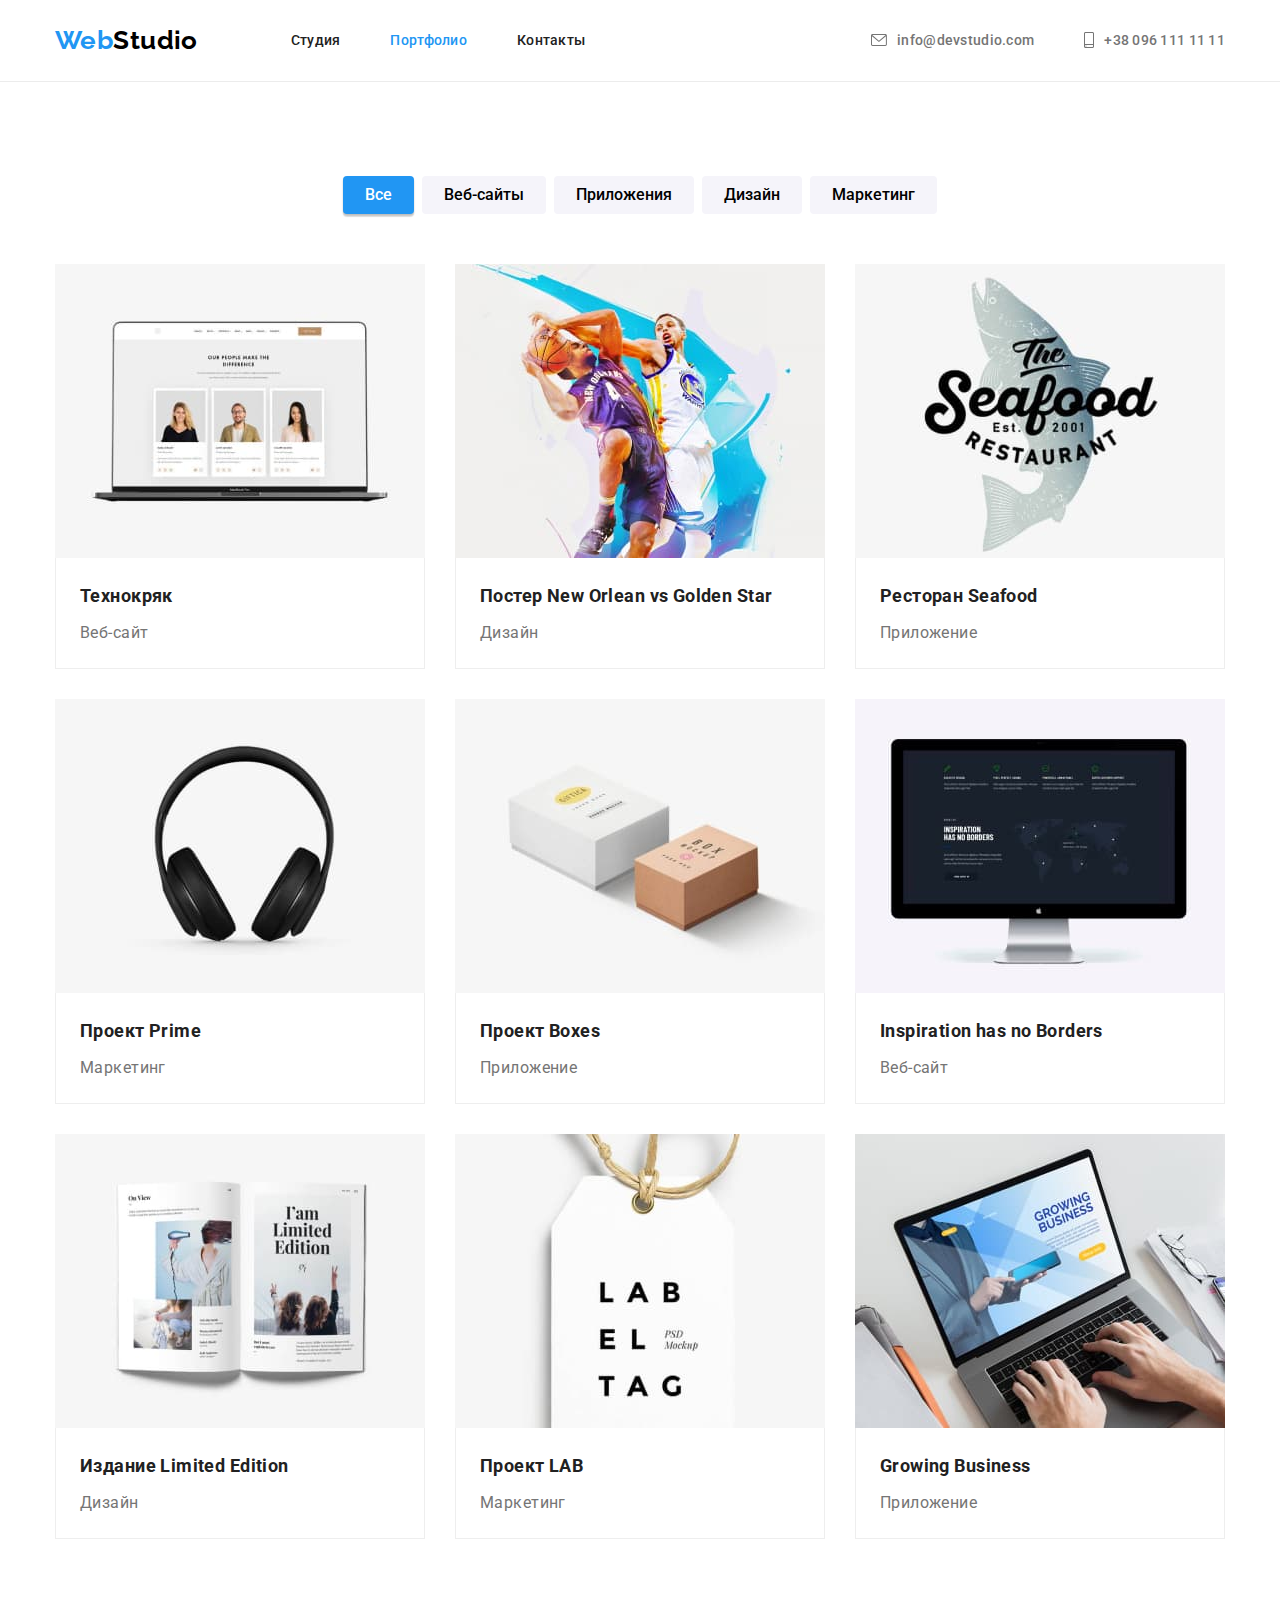
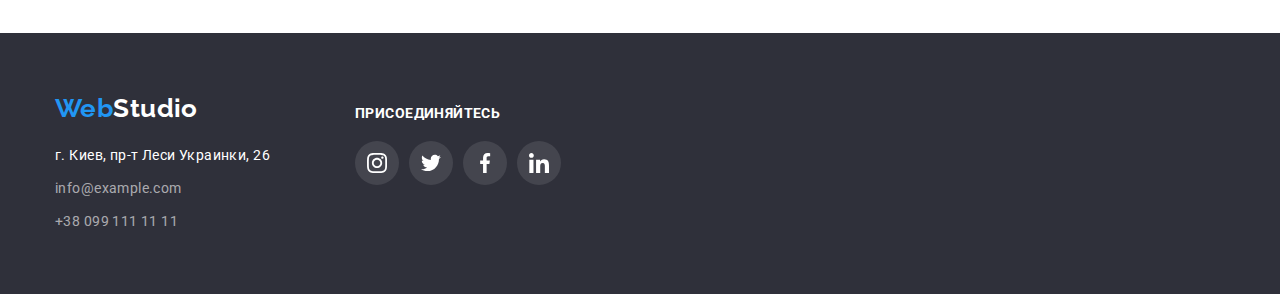
==== portfolio.html @ afebb815 "HW4 files" ====
<!DOCTYPE html>
<html lang="en">
  <head>
    <meta charset="UTF-8" />
    <meta http-equiv="X-UA-Compatible" content="IE=edge" />
    <meta name="viewport" content="width=device-width, initial-scale=1.0" />
    <title>Портфолио</title>
    <link
      href="https://fonts.googleapis.com/css2?family=Raleway:wght@700&family=Roboto:wght@400;500;700;900&display=swap"
      rel="stylesheet"
    />
    <link
      rel="stylesheet"
      href="https://cdnjs.cloudflare.com/ajax/libs/modern-normalize/1.0.0/modern-normalize.min.css"
    />
    <link rel="stylesheet" href="./css/styles.css" />
  </head>
  <body>
    <!-- Верхняя линия -->
    <header class="upper-line">
      <div class="container flex">
        <a class="link brand" href="./index.html">
          <span class="brand-color-one">Web</span><span class="brand-color-two">Studio</span>
        </a>
        <nav class="nav-links">
          <ul class="list-box">
            <li class="list"><a class="link" href="./index.html">Студия</a></li>
            <li class="list"><a class="link active" href="./portfolio.html">Портфолио</a></li>
            <li class="list"><a class="link" href="#">Контакты</a></li>
          </ul>
        </nav>
        <ul class="list-box">
          <li class="list email">
            <a class="link flex" href="mailto:info@devstudio.com">
              <svg class="email-icon" width="16px" height="12px">
                <use href="./images/icons.svg#email"></use>
              </svg>
              info@devstudio.com</a
            >
          </li>

          <li class="list phone">
            <a class="link flex" href="tel:+380961111111">
              <svg class="phone-icon" width="10px" height="16px">
                <use href="./images/icons.svg#phone"></use>
              </svg>
              +38 096 111 11 11</a
            >
          </li>
        </ul>
      </div>
    </header>

    <main class="main-content">
      <section class="portfolio section">
        <div class="container flex col">
          <h1 class="hero-title hidden">Наши портфолио</h1>
          <ul class="list-box filters">
            <li class="list"><button class="btn btn-active" type="button">Все</button></li>
            <li class="list"><button class="btn" type="button">Веб-сайты</button></li>
            <li class="list"><button class="btn" type="button">Приложения</button></li>
            <li class="list"><button class="btn" type="button">Дизайн</button></li>
            <li class="list"><button class="btn" type="button">Маркетинг</button></li>
          </ul>

          <ul class="list-box portfolio-cards">
            <li class="list">
              <a href="#" class="link">
                <img
                  src="./images/tehno.jpg"
                  width="370"
                  height="294"
                  alt="Внешний вид веб сайта"
                />
                <div class="portfolio-card">
                  <h3 class="title">Технокряк</h3>
                  <p class="type">Веб-сайт</p>
                </div>
              </a>
            </li>

            <li class="list">
              <a href="#" class="link">
                <img
                  src="./images/poster.jpg"
                  width="370"
                  height="294"
                  alt="Постер с баскетболистами"
                />
                <div class="portfolio-card">
                  <h3 class="title">Постер New Orlean vs Golden Star</h3>
                  <p class="type">Дизайн</p>
                </div>
              </a>
            </li>

            <li class="list">
              <a href="#" class="link">
                <img
                  src="./images/restaurant.jpg"
                  width="370"
                  height="294"
                  alt="Ємблема ресторана"
                />
                <div class="portfolio-card">
                  <h3 class="title">Ресторан Seafood</h3>
                  <p class="type">Приложение</p>
                </div>
              </a>
            </li>

            <li class="list">
              <a href="#" class="link">
                <img
                  src="./images/prime.jpg"
                  width="370"
                  height="294"
                  alt="Изображение с Наушниками"
                />
                <div class="portfolio-card">
                  <h3 class="title">Проект Prime</h3>
                  <p class="type">Маркетинг</p>
                </div>
              </a>
            </li>

            <li class="list">
              <a href="#" class="link">
                <img
                  src="./images/boxes.jpg"
                  width="370"
                  height="294"
                  alt="Изображение с коробками"
                />
                <div class="portfolio-card">
                  <h3 class="title">Проект Boxes</h3>
                  <p class="type">Приложение</p>
                </div>
              </a>
            </li>

            <li class="list">
              <a href="#" class="link">
                <img
                  src="./images/Inspiration.jpg"
                  width="370"
                  height="294"
                  alt="Внешний вид веб сайта"
                />
                <div class="portfolio-card">
                  <h3 class="title">Inspiration has no Borders</h3>
                  <p class="type">Веб-сайт</p>
                </div>
              </a>
            </li>

            <li class="list">
              <a href="#" class="link">
                <img
                  src="./images/edition.jpg"
                  width="370"
                  height="294"
                  alt="Изображение журнала"
                />
                <div class="portfolio-card">
                  <h3 class="title">Издание Limited Edition</h3>
                  <p class="type">Дизайн</p>
                </div>
              </a>
            </li>

            <li class="list">
              <a href="#" class="link">
                <img src="./images/lab.jpg" width="370" height="294" alt="Эмблема проэкта" />
                <div class="portfolio-card">
                  <h3 class="title">Проект LAB</h3>
                  <p class="type">Маркетинг</p>
                </div>
              </a>
            </li>

            <li class="list">
              <a href="#" class="link">
                <img
                  src="./images/business.jpg"
                  width="370"
                  height="294"
                  alt="Ноутбук с приложением"
                />
                <div class="portfolio-card">
                  <h3 class="title">Growing Business</h3>
                  <p class="type">Приложение</p>
                </div>
              </a>
            </li>
          </ul>
        </div>
      </section>
    </main>

    <!-- Футер -->
    <footer class="footer">
      <div class="container footer-align">
        <div>
          <div class="brand">
            <a class="link" href="./index.html">
              <span class="brand-color-one">Web</span><span class="brand-color-two">Studio</span>
            </a>
          </div>
          <address class="address">
            <p class="footer-address">г. Киев, пр-т Леси Украинки, 26</p>
            <ul class="list-box col">
              <li class="list">
                <a class="link" href="mailto:info@example.com">info@example.com</a>
              </li>

              <li class="list"><a class="link" href="tel:+380991111111">+38 099 111 11 11</a></li>
            </ul>
          </address>
        </div>
        <div class="social-container">
          <h3 class="title">присоединяйтесь</h3>
          <ul class="list-box social-icons">
            <li class="list">
              <a href="#" class="link icon">
                <svg class="social-icon" width="20px" height="20px">
                  <use href="./images/icons.svg#instagram"></use>
                </svg>
              </a>
            </li>

            <li class="list">
              <a href="#" class="link icon">
                <svg class="social-icon" width="20px" height="20px">
                  <use href="./images/icons.svg#twitter"></use>
                </svg>
              </a>
            </li>

            <li class="list">
              <a href="#" class="link icon">
                <svg class="social-icon" width="20px" height="20px">
                  <use href="./images/icons.svg#facebook"></use>
                </svg>
              </a>
            </li>

            <li class="list">
              <a href="#" class="link icon">
                <svg class="social-icon" width="20px" height="20px">
                  <use href="./images/icons.svg#linkedin"></use>
                </svg>
              </a>
            </li>
          </ul>
        </div>
      </div>
    </footer>
  </body>
</html>
---- css/styles.css ----
:root {
  --body-bgc: #ffffff; /* Колір фону тіла сайту*/
  --pri-text: #757575; /* Основний колір тексту */
  --pri-title: #212121; /* Основний колір заголовків */
  --pri-link: #212121; /* Основний колір посилань*/
  --pri-btn-text: #212121; /* Основний колір тексту кнопок */
  --sec-btn-text: #ffffff; /* Вторинний колір тексту кнопок */
  --btn-bgc: #f5f4fa; /* Основний колір фону кнопок */
  --pri-brand: #2196f3; /* Основний колір бренду (лого) */
  --accent: #2196f3; /* колір акценту (виділення посилань і кнопок)*/
  --btn-hover: #188ce8; /* Колір ховера для кнопки героя*/
  --sec-brand: #000000; /* вторинний колір бренду (лого шапка) */
  --ter-brand: #ffffff; /* Третинний колір бренду (лого футер) */
  --pri-section-bgc: #ffffff; /* Основний колір фону секцій*/
  --sec-section-bgc: #f5f4fa; /* Вторинний колір фону секцій */
  --ter-section-bgc: #2f303a; /* третинний колір фону секцій (шапка і футер) */
  --hero-text: #ffffff; /* Колір тексту героя */
  --footer-contacts: rgba(255, 255, 255, 0.6); /*колір контактів в підвалі */
  --ft-text: #ffffff; /* Колір тексту адреси у футері*/

  --color-one: #212121; /*SVG базовый цвет 1*/
  --color-two: #2196f3; /*SVG базовы цвет 2*/
  --color-three: #afb1b8; /*SVG базовый цвет 3 */
}

/*ЗАГАЛЬНІ СТИЛІ*/
body {
  background-color: var(--body-bgc);
  color: var(--pri-text);
  font-family: 'Roboto', 'Raleway', sans-serif;
  letter-spacing: 0.03em;
  font-size: 14px;
  line-height: 1.714; /*24px*/
}

h1,
h2,
h3,
ul,
p {
  margin: 0;
  padding: 0;
}

img {
  display: block;
  max-width: 100%;
  height: auto;
}

.section {
  padding-top: 94px;
  padding-bottom: 94px;
}

.list-box {
  list-style: none;

  display: flex;
}

.link {
  text-decoration: none;
  color: inherit;
}

.link.active,
.footer .link:focus,
.footer .link:hover,
.upper-line .link:focus,
.upper-line .link:hover {
  color: var(--accent);
}

.container {
  width: 1200px;
  padding: 0px 15px;
  margin: 0 auto;
}

.hidden {
  position: absolute;
  clip: rect(0 0 0 0);
  width: 1px;
  height: 1px;
  margin: -1px;
}

.flex {
  display: flex;
  align-items: center;
}

.col {
  flex-direction: column;
}

.icon {
  display: flex;
  align-items: center;
  justify-content: center;
  height: 44px;
  width: 44px;
  border-radius: 50%;
}

.footer .icon {
  --color-three: var(--hero-text);
  background-color: rgba(255, 255, 255, 0.1);
}

.icon:hover,
.icon:focus {
  --color-three: var(--hero-text);
  background-color: var(--accent);
}

/*header*/

.upper-line {
  border-bottom: 1px solid #ececec;
  padding: 25px 0;
}

.upper-line .list:not(:first-child) {
  margin-left: 50px;
}

.nav-links {
  margin-left: 93px;
}

.upper-line .list-box {
  margin-left: auto;
}

.upper-line .list {
  letter-spacing: 0.02em;
  line-height: 1.172;
  font-weight: 500;
}

.email-icon,
.phone-icon {
  margin-right: 10px;
  fill: currentColor;
}

.brand {
  font-family: 'Raleway';
  font-weight: bold;
  font-size: 26px;
  line-height: 1.192;
}

.brand-color-one {
  color: var(--pri-brand);
}

.upper-line .brand-color-two {
  color: var(--sec-brand);
}

.nav-links .list {
  color: var(--pri-link);
}

.contacts .list {
  color: var(--pri-text);
}

/*footer*/

.footer .brand-color-two {
  color: var(--ter-brand);
}

.cap,
footer {
  background-color: var(--ter-section-bgc);
}

.footer {
  padding-top: 60px;
  padding-bottom: 60px;
}

.footer-address {
  color: var(--ft-text);
  font-style: normal;
}

.address {
  margin-top: 20px;
  margin-right: 15px;
}

.footer .list-box {
  color: var(--footer-contacts);
  font-style: normal;
}

.address .list {
  margin-top: 9px;
}
.social-container {
  width: 206px;
  height: 80px;
  margin-left: 70px;
  margin-top: 12px;
}

.social-container .title {
  color: var(--ft-text);
  margin-bottom: 20px;
}

.footer-align {
  display: flex;
}

/*Стилі файлу index */

.cap {
  padding: 200px 0;
  background-image: linear-gradient(to right, rgba(47, 48, 58, 0.4), rgba(47, 48, 58, 0.4)),
    url(.././images/cap-bg-img.jpg);
  max-width: 1600px;
  margin-left: auto;
  margin-right: auto;
}

.cap-title {
  width: 696px;
  font-weight: 900;
  font-size: 44px;
  line-height: 1.364;
  letter-spacing: 0.06em;
  text-transform: uppercase;
  color: var(--hero-text);

  text-align: center;
  margin-bottom: 30px;
}

.cap-btn {
  font-size: 16px;
  background-color: var(--accent);
  font-weight: bold;
  line-height: 1.875;
  letter-spacing: 0.06em;
  color: var(--hero-text);

  padding: 10px 32px;
  border: 0px;
  border-radius: 4px;
}

.cap-btn:hover,
.cap-btn:focus {
  background: var(--btn-hover);
}

.feature-box {
  display: block;
  margin-bottom: 30px;
  padding: 25px 100px;
  background-color: var(--sec-section-bgc);
  width: 270px;
  height: 120px;
}

.our-works.section {
  padding-top: 0px;
}

.our-works .title,
.our-team .title,
.profession {
  text-align: center;
}

.our-team {
  background-color: var(--sec-section-bgc);
}

.our-team .list.card {
  background-color: var(--pri-section-bgc);
  border-radius: 0px 0px 4px 4px;
  box-shadow: 0px 1px 3px rgba(0, 0, 0, 0.12), 0px 1px 1px rgba(0, 0, 0, 0.14),
    0px 2px 1px rgba(0, 0, 0, 0.2);
}

.features .list:not(:first-child),
.our-works .list:not(:first-child),
.our-team .list.card:not(:first-child) {
  margin-left: 30px;
}

.features .list .title,
.our-team .list .title {
  margin-bottom: 10px;
}

.team-card {
  padding: 30px 0;
}

.social-icons .list:not(:first-child) {
  margin-left: 10px;
}

.our-team .social-icons {
  align-items: center;
  justify-content: center;
  margin-top: 16px;
}

.main-content .title {
  color: var(--pri-title);
}

.features .list {
  width: 270px;
}

.features .title,
.social-container .title {
  text-transform: uppercase;
  line-height: 1.143;
  font-size: inherit;
}

.our-team .title,
.our-team .profession {
  font-size: 16px;
  line-height: 1.188;
}

.first.title {
  font-size: 36px;
  line-height: 1.167;
  margin-bottom: 50px;
}

.customers-cards .list {
  flex-basis: calc(100% / 6 - 30px);
  margin-left: 30px;
}

.customers-cards {
  margin-left: -30px;
}

.company-box {
  display: block;
  width: 170px;
  height: 92px;
  border: 1px solid var(--color-three);
  border-radius: 4px;
  padding: 16px 32px;
}

.company-box:hover,
.company-box:focus {
  --color-three: var(--accent);
}

/*Стилы файлу portfolio*/

.portfolio .title {
  font-size: 18px;
  line-height: 2;
}

.portfolio .type {
  font-size: 16px;
  line-height: 1.875;
}

.filters .btn {
  padding: 6px 22px;
}

.btn {
  font-family: inherit;
  font-weight: 500;
  font-size: 16px;
  height: 38px;
  line-height: 1.625;
  background-color: var(--btn-bgc);
  border-style: none;
  border-radius: 4px;
}

.btn-active,
.btn:hover,
.btn:focus {
  cursor: pointer;
  background-color: var(--accent);
  color: var(--sec-btn-text);

  box-shadow: 0px 3px 1px rgba(0, 0, 0, 0.1), 0px 1px 2px rgba(0, 0, 0, 0.08),
    0px 2px 2px rgba(0, 0, 0, 0.12);
}

.filters .list:not(:first-child) {
  margin-left: 8px;
}

.filters {
  margin-bottom: 50px;
}

.portfolio-card {
  border: 1px solid #eeeeee;
  border-top: none;
  padding: 20px 24px;
}

.portfolio-cards .list {
  flex-basis: calc(100% / 3 - 30px);
  margin-top: 30px;
  margin-left: 30px;
}

.portfolio-cards {
  margin-top: -30px;
  margin-left: -30px;
  flex-wrap: wrap;
}

.portfolio-card .title {
  margin-bottom: 4px;
}

.portfolio-cards .link {
  display: block;
}

.portfolio-cards .link:focus,
.portfolio-cards .link:hover {
  box-shadow: 0px 1px 1px rgba(0, 0, 0, 0.12), 0px 4px 4px rgba(0, 0, 0, 0.06),
    1px 4px 6px rgba(0, 0, 0, 0.16);
}
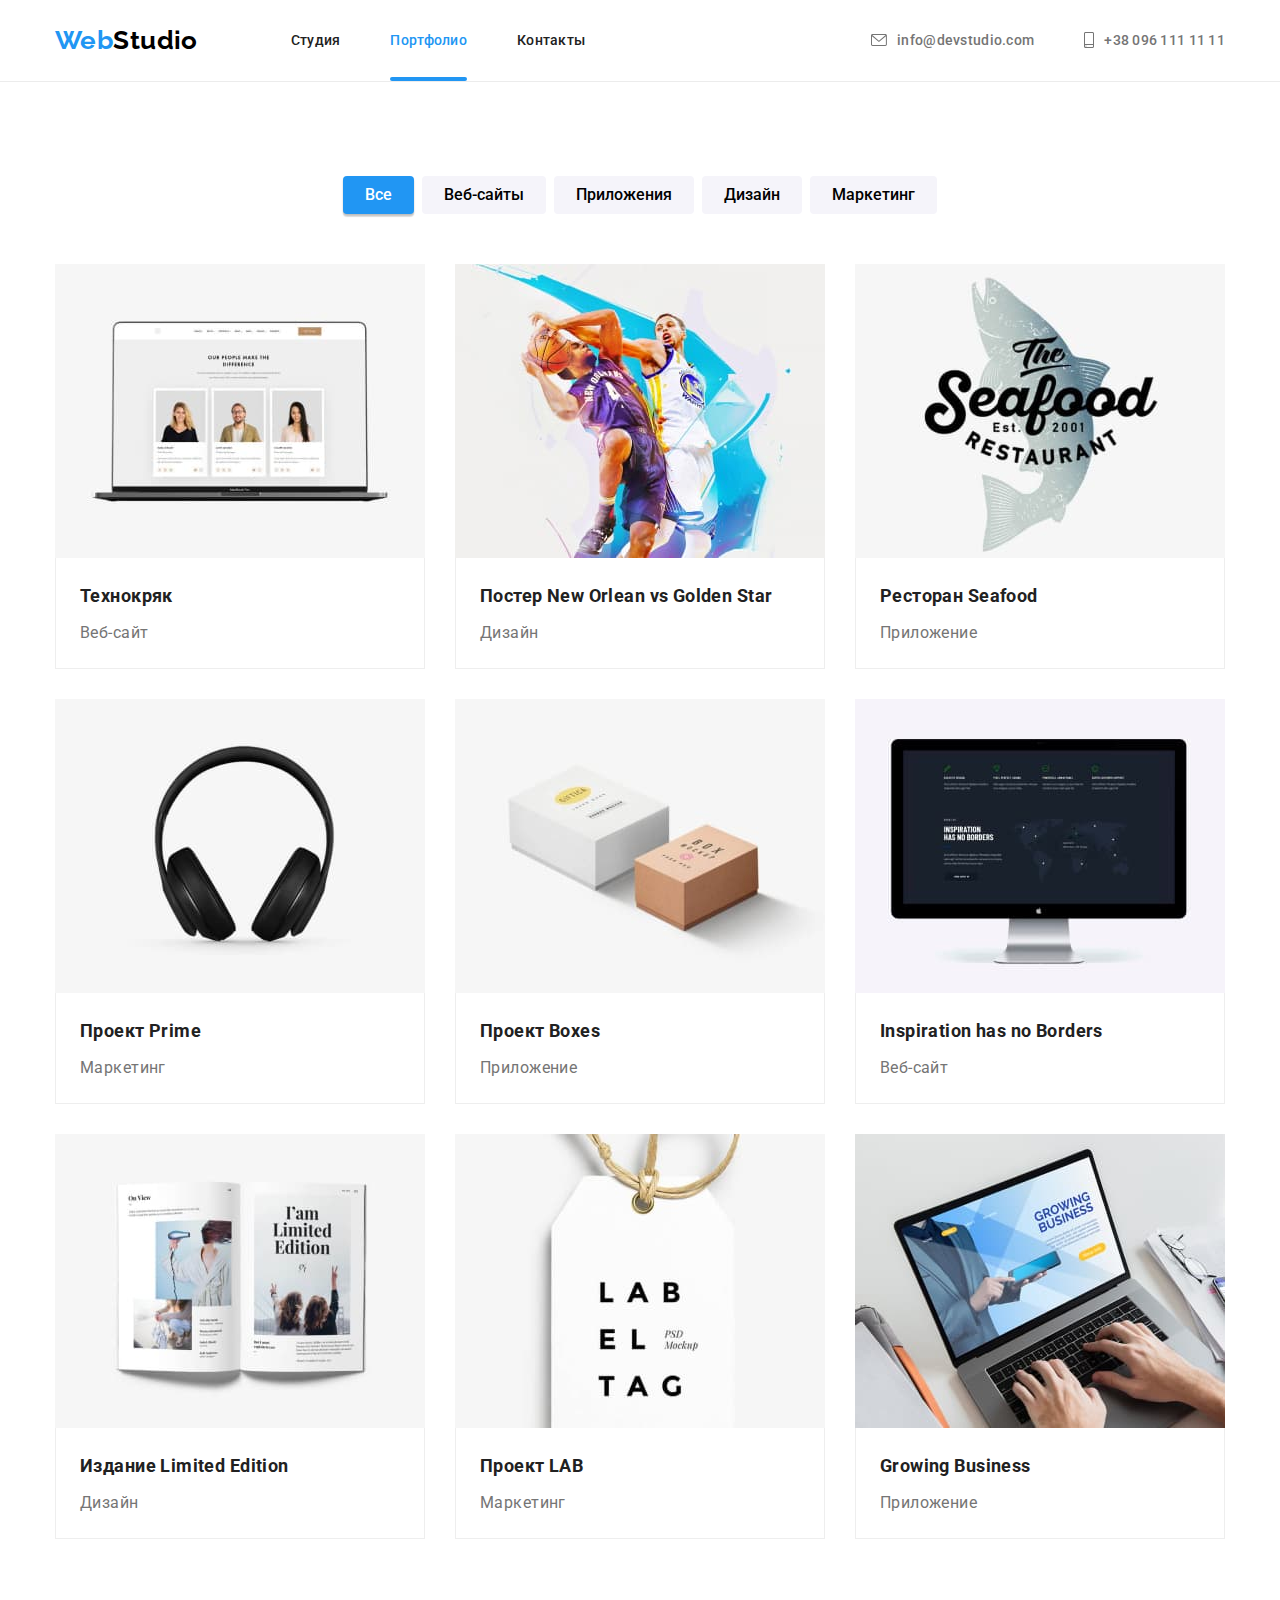
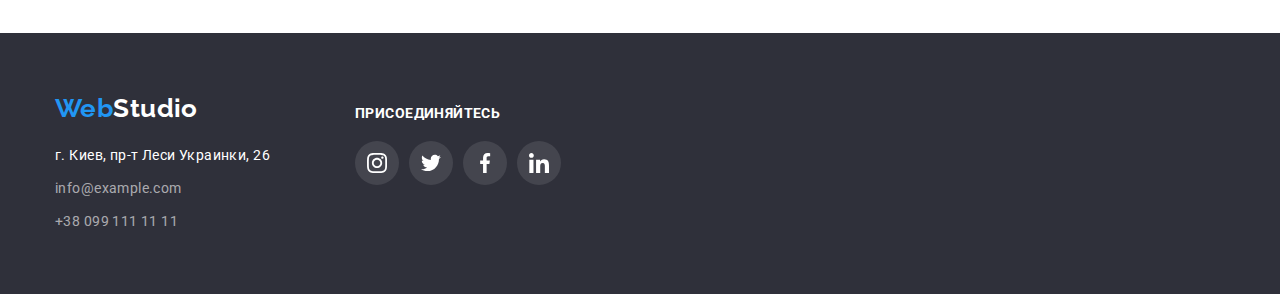
==== commit e5796f4b: "summary" ====
--- a/portfolio.html
+++ b/portfolio.html
@@ -66,27 +66,41 @@
           <ul class="list-box portfolio-cards">
             <li class="list">
               <a href="#" class="link">
-                <img
+                <div class="image-box">
+                  <div class="overlay flex">
+                      <p class="text">
+                        Технокряк это современная площадка распространения коронавируса. Компании используют эту платформу для цифрового шпионажа и атак на защищённые сервера конкурентов.
+                      </p>
+                  </div>
+                  <img
                   src="./images/tehno.jpg"
                   width="370"
                   height="294"
                   alt="Внешний вид веб сайта"
-                />
-                <div class="portfolio-card">
-                  <h3 class="title">Технокряк</h3>
-                  <p class="type">Веб-сайт</p>
-                </div>
-              </a>
-            </li>
-
-            <li class="list">
-              <a href="#" class="link">
+                  />
+                </div>
+                  <div class="portfolio-card">
+                    <h3 class="title">Технокряк</h3>
+                    <p class="type">Веб-сайт</p>
+                  </div>
+              </a>
+            </li>
+
+            <li class="list">
+              <a href="#" class="link">
+                <div class="image-box">
+                  <div class="overlay flex">
+                      <p class="text">
+                        Постер New Orlean vs Golden Star это ...
+                      </p>
+                  </div>
                 <img
                   src="./images/poster.jpg"
                   width="370"
                   height="294"
                   alt="Постер с баскетболистами"
                 />
+                </div>
                 <div class="portfolio-card">
                   <h3 class="title">Постер New Orlean vs Golden Star</h3>
                   <p class="type">Дизайн</p>
@@ -96,12 +110,19 @@
 
             <li class="list">
               <a href="#" class="link">
+                <div class="image-box">
+                  <div class="overlay flex">
+                      <p class="text">
+                        Ресторан Seafood это ...
+                      </p>
+                  </div>
                 <img
                   src="./images/restaurant.jpg"
                   width="370"
                   height="294"
                   alt="Ємблема ресторана"
                 />
+                </div>
                 <div class="portfolio-card">
                   <h3 class="title">Ресторан Seafood</h3>
                   <p class="type">Приложение</p>
@@ -111,12 +132,19 @@
 
             <li class="list">
               <a href="#" class="link">
+                <div class="image-box">
+                  <div class="overlay flex">
+                      <p class="text">
+                        Проект Prime это ...
+                      </p>
+                  </div>
                 <img
                   src="./images/prime.jpg"
                   width="370"
                   height="294"
                   alt="Изображение с Наушниками"
                 />
+                </div>
                 <div class="portfolio-card">
                   <h3 class="title">Проект Prime</h3>
                   <p class="type">Маркетинг</p>
@@ -126,12 +154,19 @@
 
             <li class="list">
               <a href="#" class="link">
+                <div class="image-box">
+                  <div class="overlay flex">
+                      <p class="text">
+                        Проект Boxes это ...
+                      </p>
+                  </div>
                 <img
                   src="./images/boxes.jpg"
                   width="370"
                   height="294"
                   alt="Изображение с коробками"
                 />
+                </div>
                 <div class="portfolio-card">
                   <h3 class="title">Проект Boxes</h3>
                   <p class="type">Приложение</p>
@@ -141,12 +176,19 @@
 
             <li class="list">
               <a href="#" class="link">
+                <div class="image-box">
+                  <div class="overlay flex">
+                      <p class="text">
+                        Inspiration has no Borders это ...
+                      </p>
+                  </div>
                 <img
                   src="./images/Inspiration.jpg"
                   width="370"
                   height="294"
                   alt="Внешний вид веб сайта"
                 />
+                </div>
                 <div class="portfolio-card">
                   <h3 class="title">Inspiration has no Borders</h3>
                   <p class="type">Веб-сайт</p>
@@ -156,12 +198,19 @@
 
             <li class="list">
               <a href="#" class="link">
+                <div class="image-box">
+                  <div class="overlay flex">
+                      <p class="text">
+                        Издание Limited Edition это ...
+                      </p>
+                  </div>
                 <img
                   src="./images/edition.jpg"
                   width="370"
                   height="294"
                   alt="Изображение журнала"
                 />
+                </div>
                 <div class="portfolio-card">
                   <h3 class="title">Издание Limited Edition</h3>
                   <p class="type">Дизайн</p>
@@ -171,7 +220,14 @@
 
             <li class="list">
               <a href="#" class="link">
+                <div class="image-box">
+                  <div class="overlay flex">
+                      <p class="text">
+                        Проект LAB это ...
+                      </p>
+                  </div>
                 <img src="./images/lab.jpg" width="370" height="294" alt="Эмблема проэкта" />
+                </div>
                 <div class="portfolio-card">
                   <h3 class="title">Проект LAB</h3>
                   <p class="type">Маркетинг</p>
@@ -181,12 +237,19 @@
 
             <li class="list">
               <a href="#" class="link">
+                <div class="image-box">
+                  <div class="overlay flex">
+                      <p class="text">
+                        Growing Business это ...
+                      </p>
+                  </div>
                 <img
                   src="./images/business.jpg"
                   width="370"
                   height="294"
                   alt="Ноутбук с приложением"
                 />
+                </div>
                 <div class="portfolio-card">
                   <h3 class="title">Growing Business</h3>
                   <p class="type">Приложение</p>
--- a/css/styles.css
+++ b/css/styles.css
@@ -72,6 +72,28 @@
   color: var(--accent);
 }
 
+/* .upper-line {
+  position: fixed;
+  background-color: var(--body-bgc);
+  width: 100%;
+  z-index: 10;
+} */
+.active {
+  position: relative;
+}
+
+.active::after {
+  content: "";
+  display: inline-block;
+  position: absolute;
+  background-color: var(--accent);
+  height: 4px;
+  width: 100%;
+  border-radius: 2px;
+  bottom: -33px;
+  left: 0;
+}
+
 .container {
   width: 1200px;
   padding: 0px 15px;
@@ -261,6 +283,52 @@
   background: var(--btn-hover);
 }
 
+.backdrop.is-hidden {
+  visibility: hidden;
+  opacity: 0;
+  pointer-events: none;
+}
+
+.backdrop {
+  position: fixed;
+  top: 0;
+  left: 0;
+  width: 100%;
+  height: 100%;
+  background-color: rgba(0, 0, 0, 0.2);
+  border-color: rgba(0, 0, 0, 0.5);
+  opacity: 1;
+  visibility: visible;
+  /* transition: opasity 250ms cubic-bezier(0.4, 0, 0.2, 1) visibility 250ms cubic-bezier(0.4, 0, 0.2, 1); */
+}
+
+.modal {
+  position: absolute;
+  top: 50%;
+  left: 50%;
+  transform: translate(-50%, -50%);
+
+  min-width: 528px;
+  min-height: 581px;
+
+
+
+  background: #FFFFFF;
+  box-shadow: 0px 1px 3px rgba(0, 0, 0, 0.12), 0px 1px 1px rgba(0, 0, 0, 0.14), 0px 2px 1px rgba(0, 0, 0, 0.2);
+  border-radius: 4px;
+}
+
+.btn-close {
+  position: absolute;
+  right: 8px;
+  top: 8px;
+  width: 30px;
+  height: 30px;
+  border-radius: 50%;
+  border: 1px solid rgba(0, 0, 0, 0.1);
+  background-color: var(--body-bgc);
+}
+
 .feature-box {
   display: block;
   margin-bottom: 30px;
@@ -325,10 +393,28 @@
 }
 
 .features .title,
-.social-container .title {
+.social-container .title,
+.label .title {
   text-transform: uppercase;
-  line-height: 1.143;
+  line-height: 1.172;
   font-size: inherit;
+}
+
+.our-works .list {
+  position: relative;
+}
+
+.label {
+  width: 100%;
+  bottom: 0;
+  position: absolute;
+  background-color: rgba(47, 48, 58, 0.8);;
+  /* outline: 1px solid blue; */
+  padding: 27px 0px;
+}
+
+.label .title {
+   color: var(--hero-text);
 }
 
 .our-team .title,
@@ -433,7 +519,7 @@
 .portfolio-card .title {
   margin-bottom: 4px;
 }
-
+/*для применения теней*/
 .portfolio-cards .link {
   display: block;
 }
@@ -441,5 +527,28 @@
 .portfolio-cards .link:focus,
 .portfolio-cards .link:hover {
   box-shadow: 0px 1px 1px rgba(0, 0, 0, 0.12), 0px 4px 4px rgba(0, 0, 0, 0.06),
-    1px 4px 6px rgba(0, 0, 0, 0.16);
-}
+  1px 4px 6px rgba(0, 0, 0, 0.16);
+}
+
+.portfolio-cards .image-box {
+  position: relative;
+}
+
+.overlay .text {
+  padding: 0 24px;
+  color: var(--hero-text);
+  font-size: 18px;
+  line-height: 1.556;
+}
+.portfolio-cards .overlay {
+  position: absolute;
+  background-color: rgba(33, 150, 243, 0.9);
+  height: 100%;
+  width: 100%;
+  opacity: 0;
+}
+
+.portfolio-cards .link:hover .overlay,
+.portfolio-cards .link:focus .overlay {
+  opacity: 1;
+}